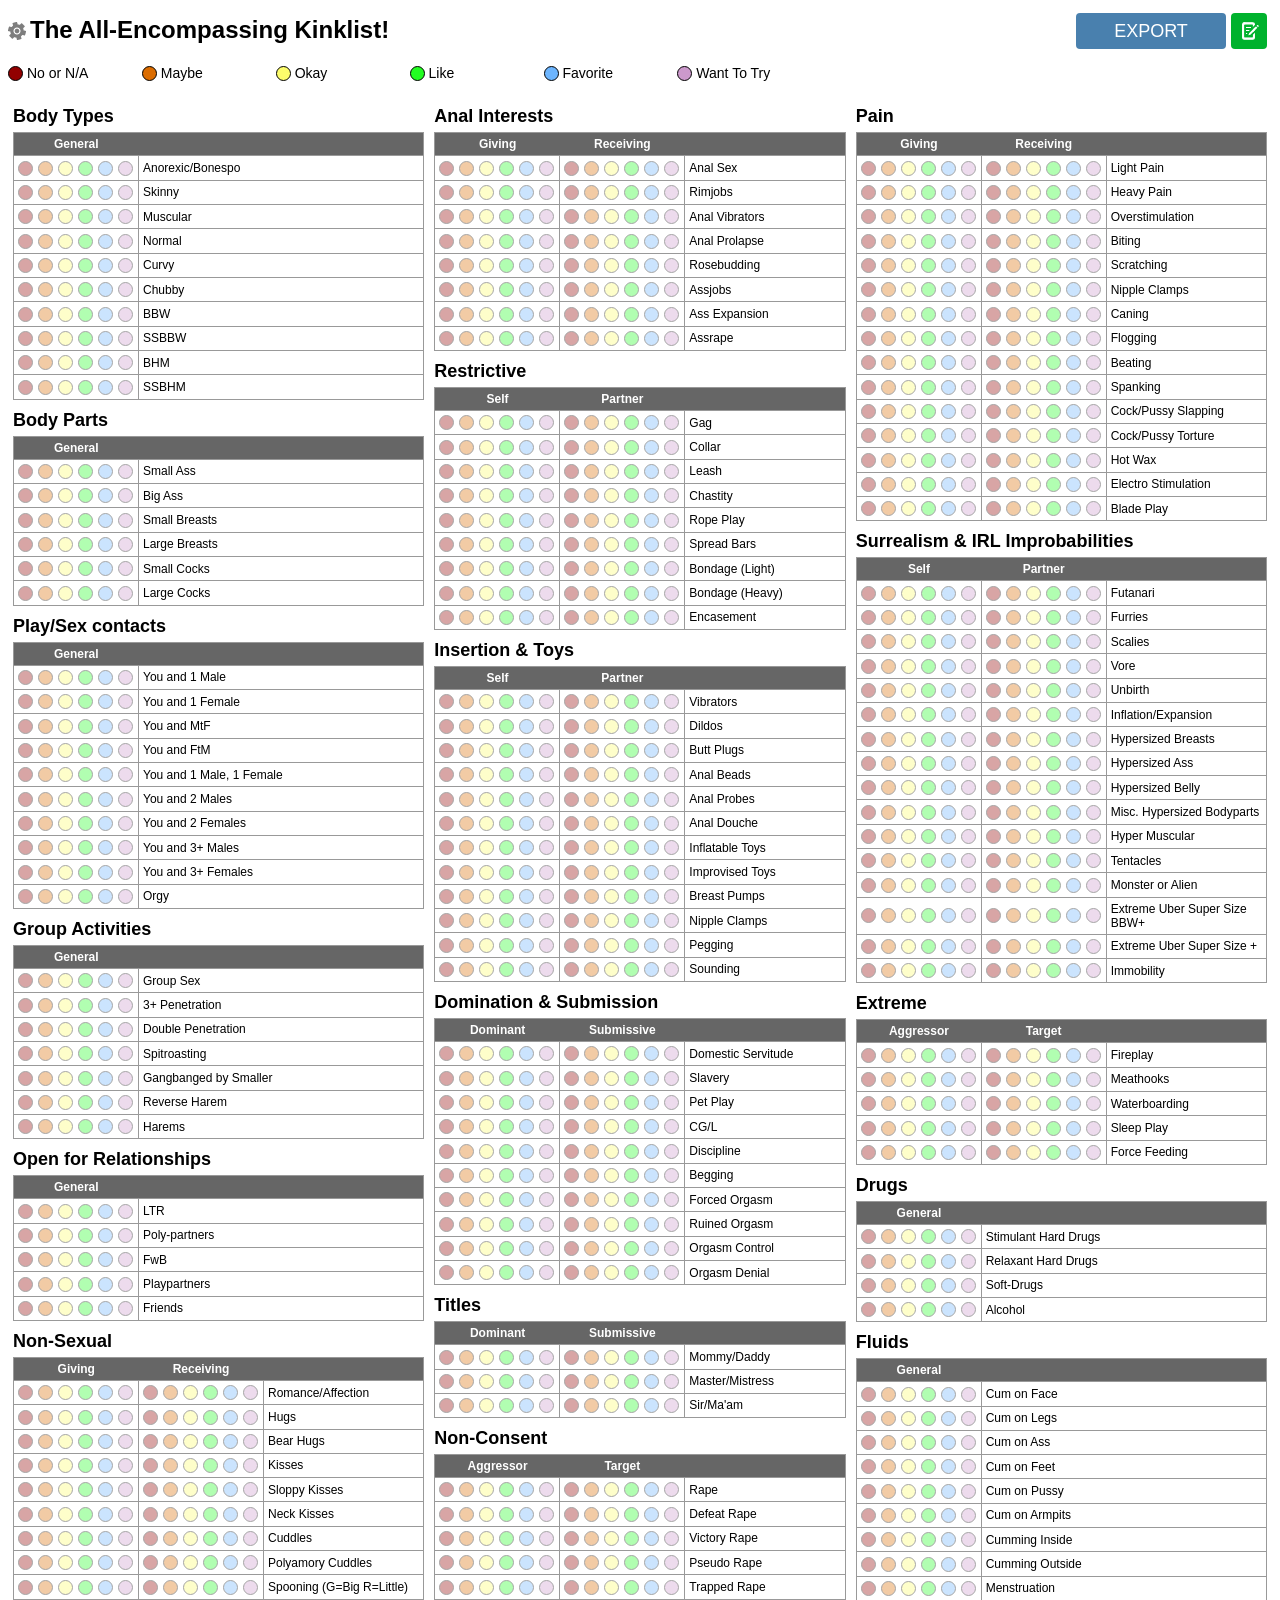
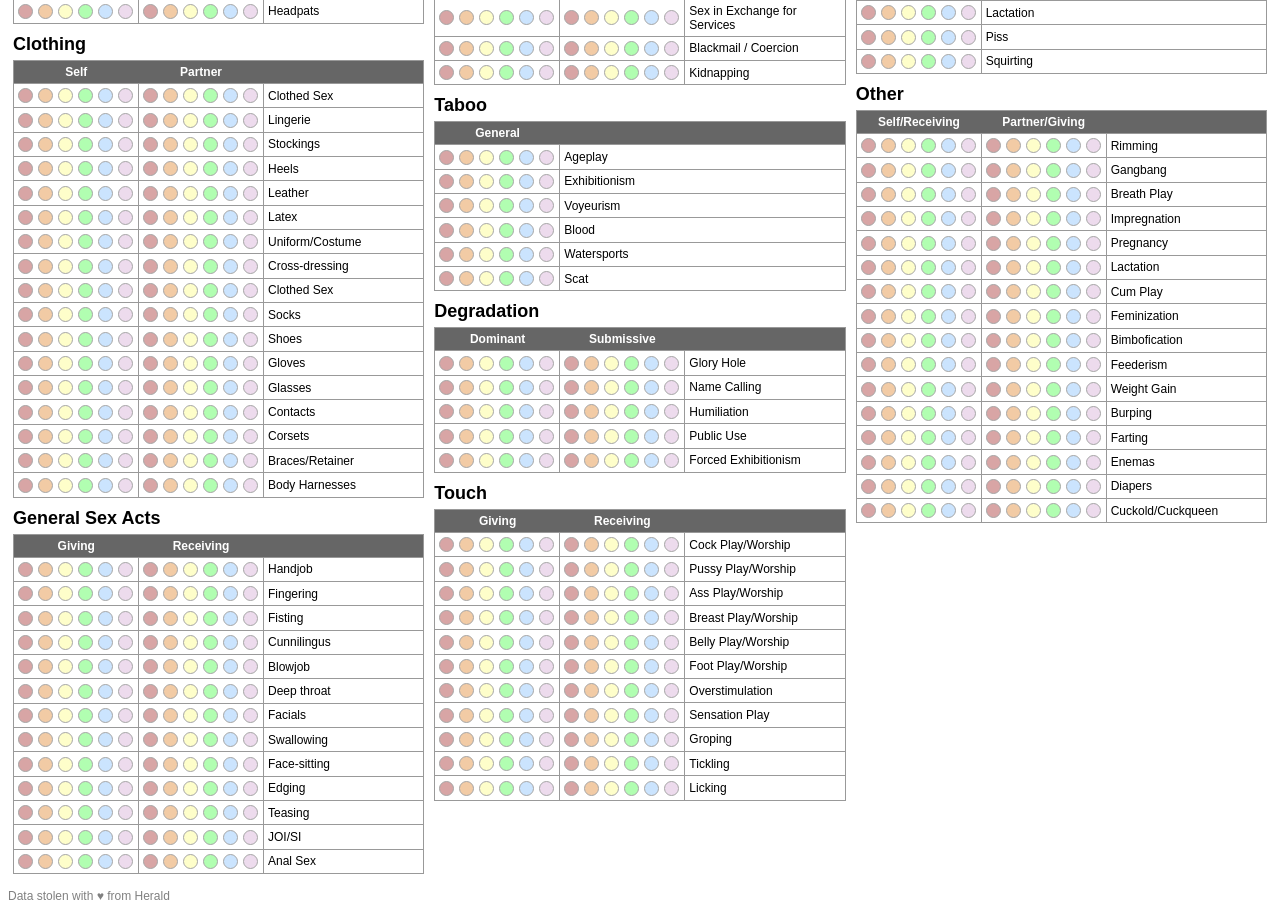
==== index.html @ 339a24b2 "adding more content" ====
<!DOCTYPE html>
<html>
	<head>
		<title>Kinklist</title>
		<meta charset="UTF-8">
		<meta name="viewport" content="width=device-width, initial-scale=1.0">
		<link rel="icon" type="image/x-icon" href="[data-uri]">
		<link rel="stylesheet" type="text/css" href="./assets/style.css">
		<script type="text/javascript" src="//code.jquery.com/jquery-3.3.1.js"></script>
                <script async src="https://pagead2.googlesyndication.com/pagead/js/adsbygoogle.js?client=ca-pub-9270569596814796" crossorigin="anonymous"></script>
	</head>
	<body>
		<div class="widthWrapper">
			<button id="Edit"></button>
			<h1>The All-Encompassing Kinklist!</h1>
			<div class="legend">
				<div><span data-color="#920000" class="choice no"></span> <span class="legend-text">No or N/A</span></div>
				<div><span data-color="#DB6C00" class="choice maybe"></span> <span class="legend-text">Maybe</span></div>
				<div><span data-color="#FDFD6B" class="choice okay"></span> <span class="legend-text">Okay</span></div>
				<div><span data-color="#23FD22" class="choice like"></span> <span class="legend-text">Like</span></div>
				<div><span data-color="#6DB5FE" class="choice favorite"></span> <span class="legend-text">Favorite</span></div>
				<div><span data-color="#CC99CC" class="choice try"></span> <span class="legend-text">Want To Try</span></div>
			</div>
			<div id="ExportWrapper">
				<input type="text" id="URL">
				<button id="Export">Export</button>
				<div id="Loading">Loading</div>
			</div>
			<button id="StartBtn"></button>
			<div id="InputList"></div>
		</div>
		<div id="EditOverlay" class="overlay">
			<textarea id="Kinks">
#Body Types
(General)
* Anorexic/Bonespo
* Skinny
* Muscular
* Normal
* Curvy
* Chubby
* BBW
* SSBBW
* BHM
* SSBHM

#Body Parts
(General)
* Small Ass
* Big Ass
* Small Breasts
* Large Breasts
* Small Cocks
* Large Cocks

#Play/Sex contacts
(General)
* You and 1 Male
* You and 1 Female
* You and MtF
* You and FtM
* You and 1 Male, 1 Female
* You and 2 Males
* You and 2 Females
* You and 3+ Males
* You and 3+ Females
* Orgy

#Group Activities
(General)
* Group Sex
* 3+ Penetration
* Double Penetration
* Spitroasting
* Gangbanged by Smaller
* Reverse Harem
* Harems
				
#Open for Relationships
(General)
* LTR
* Poly-partners
* FwB
* Playpartners
* Friends


#Non-Sexual
(Giving, Receiving)
* Romance/Affection
* Hugs
* Bear Hugs
* Kisses
* Sloppy Kisses
* Neck Kisses
* Cuddles
* Polyamory Cuddles
* Spooning (G=Big R=Little)
* Headpats 

#Clothing
(Self, Partner)
* Clothed Sex
* Lingerie
* Stockings
* Heels
* Leather
* Latex
* Uniform/Costume
* Cross-dressing
* Clothed Sex
* Socks
* Shoes
* Gloves
* Glasses
* Contacts
* Corsets
* Braces/Retainer
* Body Harnesses

#General Sex Acts
(Giving, Receiving)
* Handjob
* Fingering
* Fisting
* Cunnilingus
* Blowjob
* Deep throat
* Facials
* Swallowing
* Face-sitting
* Edging
* Teasing
* JOI/SI
* Anal Sex

#Anal Interests
(Giving, Receiving)
* Anal Sex
* Rimjobs
* Anal Vibrators
* Anal Prolapse
* Rosebudding
* Assjobs
* Ass Expansion
* Assrape

#Restrictive
(Self, Partner)
* Gag
* Collar
* Leash
* Chastity
* Rope Play
* Spread Bars
* Bondage (Light)
* Bondage (Heavy)
* Encasement

#Insertion & Toys
(Self, Partner)
* Vibrators
* Dildos
* Butt Plugs
* Anal Beads
* Anal Probes
* Anal Douche
* Inflatable Toys
* Improvised Toys
* Breast Pumps
* Nipple Clamps
* Pegging
* Sounding

#Domination & Submission
(Dominant, Submissive)
* Domestic Servitude
* Slavery
* Pet Play
* CG/L
* Discipline
* Begging
* Forced Orgasm
* Ruined Orgasm
* Orgasm Control
* Orgasm Denial

#Titles
(Dominant, Submissive)
* Mommy/Daddy
* Master/Mistress
* Sir/Ma'am

#Non-Consent
(Aggressor, Target)
* Rape
* Defeat Rape
* Victory Rape
* Pseudo Rape
* Trapped Rape
* Sex in Exchange for Services
* Blackmail / Coercion
* Kidnapping


#Taboo
(General)
* Ageplay
* Exhibitionism
* Voyeurism
* Blood
* Watersports
* Scat

#Degradation
(Dominant, Submissive)
* Glory Hole
* Name Calling
* Humiliation
* Public Use
* Forced Exhibitionism

#Touch
(Giving, Receiving)
* Cock Play/Worship
* Pussy Play/Worship
* Ass Play/Worship
* Breast Play/Worship
* Belly Play/Worship
* Foot Play/Worship
* Overstimulation
* Sensation Play
* Groping
* Tickling
* Licking

#Pain
(Giving, Receiving)
* Light Pain
* Heavy Pain
* Overstimulation
* Biting
* Scratching
* Nipple Clamps
* Caning
* Flogging
* Beating
* Spanking
* Cock/Pussy Slapping
* Cock/Pussy Torture
* Hot Wax
* Electro Stimulation
* Blade Play

#Surrealism & IRL Improbabilities
(Self, Partner)
* Futanari
* Furries
* Scalies
* Vore
* Unbirth
* Inflation/Expansion
* Hypersized Breasts
* Hypersized Ass
* Hypersized Belly
* Misc. Hypersized Bodyparts
* Hyper Muscular
* Tentacles
* Monster or Alien
* Extreme Uber Super Size BBW+
* Extreme Uber Super Size  +
* Immobility

#Extreme
(Aggressor, Target)
* Fireplay
* Meathooks
* Waterboarding
* Sleep Play
* Force Feeding

#Drugs
(General)
* Stimulant Hard Drugs
* Relaxant Hard Drugs
* Soft-Drugs
* Alcohol

#Fluids
(General)
* Cum on Face
* Cum on Legs
* Cum on Ass
* Cum on Feet
* Cum on Pussy
* Cum on Armpits
* Cumming Inside
* Cumming Outside
* Menstruation
* Lactation
* Piss
* Squirting


#Other
(Self/Receiving, Partner/Giving)
* Rimming
* Gangbang
* Breath Play
* Impregnation
* Pregnancy
* Lactation
* Cum Play
* Feminization
* Bimbofication
* Feederism
* Weight Gain
* Burping
* Farting
* Enemas
* Diapers
* Cuckold/Cuckqueen
			</textarea>
			<button id="KinksOK">Accept</button>
		</div>
		<div id="InputOverlay" class="overlay">
			<div class="widthWrapper">
				<div id="InputPrevious"></div>
				<div id="InputCurrent">
					<h2 id="InputCategory"></h2>
					<h3 id="InputField"></h3>
					<button class="closePopup">&times;</button>
					<div id="InputValues"></div>
				</div>
				<div id="InputNext"></div>
			</div>
		</div>
		<footer id="footer">Data stolen with ♥ from Herald</footer>
		<script type="text/javascript" src="./assets/script.js"></script>
	</body>
</html>
---- assets/style.css ----
body {
    font-family: 'Verdana', 'Arial';
    font-size: 12px;
}

h2 {
    padding: 0;
    margin: 0;
    margin-top: 10px;
    margin-bottom: 5px;
    font-size: 18px;
}

table {
    border-collapse: collapse;
    margin-bottom: 10px;
    width: 100%;
}

th {
    border: solid #999 1px;
    border-right: none;
    margin: 0px;
    padding: 4px;
    background-color: #666;
    color: #FFF;
}

th.choicesCol {
    box-sizing: border-box;
    width: 125px;
}

th+th {
    border-left: none;
}

th:last-child {
    border-right: solid #999 1px;
}

td {
    border-left: solid #999 1px;
    border-bottom: solid #999 1px;
    border-right: solid #999 1px;
    margin: 0px;
    padding: 4px;
    padding-right: 2px;
}

@-moz-document url-prefix() {
    td {
        padding: 3.3px;
    }
}

td+td {
    border-left-style: none;
}

.choice {
    box-sizing: border-box;
    width: 15px;
    height: 15px;
    opacity: 0.35;
    overflow: hidden;
    text-indent: 100px;
    border: solid #000 1px;
    border-radius: 50%;
    outline-style: none!important;
    vertical-align: middle;
    display: inline-block;
    cursor: pointer;
    font-size: 0;
    padding: 0;
}

.choices .choice {
    transition: all 0.3s ease-in-out;
}

.choice+.choice {
    margin-left: 5px;
}

.choices .choice:hover {
    opacity: 0.75;
}

.choice.selected, .selected>.choice {
    opacity: 1;
    border-width: 2px;
}

.legend {
    vertical-align: middle;
    font-size: 14px;
    margin-top: 20px;
}

.legend div {
    display: inline-block;
}

.legend .choice {
    opacity: 1;
    cursor: default;
}

.legend-text {
    vertical-align: middle;
}

#ExportWrapper {
    width: 460px;
    height: 36px;
}

#URL {
    display: none;
    position: absolute;
    top: 3px;
    box-sizing: border-box;
    width: 300px;
    height: 30px;
    border-radius: 4px;
    border: solid #CCC 1px;
    font-size: 16px;
    padding: 10px;
    text-align: center;
    color: #666;
    font-weight: bold;
}

#Export {
    position: absolute;
    left: 310px;
    box-sizing: border-box;
    color: #FFF;
    text-transform: uppercase;
    background-color: #4980ae;
    font-size: 18px;
    width: 150px;
    height: 36px;
    border-style: none;
    border-radius: 4px;
    cursor: pointer;
    transition: all 0.3s ease-in-out;
}

#Export:hover {
    opacity: 0.85;
}

#Loading {
    display: none;
    overflow: visible;
    line-height: 26px;
    font-size: 16px;
    color: #999;
    font-weight: bold;
    position: absolute;
    top: 4px;
    left: 220px;
}

#Loading:before {
    content: '';
    position: absolute;
    box-sizing: border-box;
    width: 26px;
    height: 26px;
    border-radius: 50%;
    border: solid #999 2px;
    border-top-color: transparent;
    border-left-color: #CCC;
    border-right-color: #666;
    animation: spin .5s infinite linear;
    margin-left: -40px;
}

@media (min-width: 1700px) {
    .legend {
        position: absolute;
        top: 7px;
        left: 255px;
    }
    .legend div {
        width: 130px;
    }
    #ExportWrapper {
        position: absolute;
        top: -3px;
        right: 46px;
    }
    h1 {
        margin-bottom: 0;
    }
}

@media (max-width: 1700px) and (min-width: 800px) {
    .legend div {
        width: 130px;
        padding-bottom: 10px;
    }
    #ExportWrapper {
        position: absolute;
        top: -3px;
        right: 46px;
    }
}

@media (max-width: 800px) and (min-width: 598px) {
    .legend div {
        width: 180px;
        padding-bottom: 10px;
        padding-left: 10px;
    }
    #ExportWrapper {
        position: relative;
        margin-top: 10px;
        margin-left: 5px;
    }
    #URL {
        left: 155px;
        width: 190px;
        font-size: 10px;
    }
    #Export {
        left: 0px;
    }
    #Loading {
        left: 230px;
    }
}

@media (max-width: 597px) {
    body {
        font-size: 10px;
    }
    table {
        min-width: 345px;
    }
    .legend div {
        width: 150px;
        padding-bottom: 10px;
        padding-left: 10px;
    }
    #ExportWrapper {
        position: relative;
        margin-top: 10px;
        margin-left: 0px;
        width: 345px;
    }
    #URL {
        left: 155px;
        width: 190px;
        font-size: 10px;
    }
    #Export {
        left: 0px;
    }
    #Loading {
        left: 230px;
    }
}

@keyframes spin {
    0% {
        transform: rotate(0deg);
    }
    100% {
        transform: rotate(-360deg);
    }
}

#ExportWrapper :last-child:after {
    content: '';
    display: block;
    clear: both;
}

.kinkCategory {}

.col {
    float: left;
    box-sizing: border-box;
    margin: 0;
    padding: 5px;
}

.col.col25 {
    width: 25%;
}

.col.col33 {
    width: 33.33333%;
}

.col.col50 {
    width: 50%;
}

.col.col100 {
    width: 100%;
    padding: 0px;
}

.widthWrapper {
    max-width: 1700px;
    margin-left: auto;
    margin-right: auto;
    position: relative;
}

#Edit {
    width: 18px;
    height: 18px;
    background-color: transparent;
    background-image: url('[data-uri]');
    background-repeat: no-repeat;
    float: left;
    border-style: none;
    outline-style: none!important;
    margin-top: 6px;
    margin-right: 4px;
    opacity: 0.5;
    cursor: pointer;
}

#Edit:hover {
    opacity: 1;
}

.overlay {
    position: fixed;
    top: 0;
    left: 0;
    right: 0;
    bottom: 0;
    background-color: rgba(0, 0, 0, 0.8);
    display: none;
}

#EditOverlay #Kinks {
    box-sizing: border-box;
    position: absolute;
    top: 10px;
    bottom: 50px;
    width: 330px;
    left: 50%;
    margin-left: -165px;
    resize: none;
    padding: 10px;
    border-radius: 5px;
    font-family: monospace, 'Courier new', Courier;
}

#EditOverlay #KinksOK {
    box-sizing: border-box;
    position: absolute;
    bottom: 10px;
    width: 330px;
    height: 30px;
    left: 50%;
    margin-left: -165px;
    color: #FFF;
    text-transform: uppercase;
    background-color: #4980ae;
    font-size: 18px;
    border-style: none;
    border-radius: 5px;
    cursor: pointer;
}

#InputOverlay {
    text-align: center;
    white-space: nowrap;
}

#InputOverlay:before {
    content: '';
    display: inline-block;
    height: 100%;
    vertical-align: middle;
    margin-right: -0.25em;
}

#InputOverlay .widthWrapper {
    display: inline-block;
    vertical-align: middle;
    width: 400px;
    text-align: left;
    max-width: 100%;
}

#InputOverlay .widthWrapper #InputCurrent, #InputOverlay .widthWrapper .kink-simple {
    display: block;
    box-sizing: border-box;
    padding: 10px;
    background-color: #EEE;
}

#InputOverlay .widthWrapper .kink-simple {
    position: relative;
    height: 40px;
    line-height: 20px;
    cursor: pointer;
}

#InputOverlay .widthWrapper .kink-simple .choice {
    margin-right: 5px;
}

#InputOverlay .widthWrapper .kink-simple .txt-category {
    position: absolute;
    right: 5px;
    top: 5px;
    text-transform: uppercase;
    font-size: 90%;
    font-weight: bold;
    opacity: 0.6;
    line-height: 1em;
}

#InputOverlay .widthWrapper .kink-simple .txt-field, #InputOverlay .widthWrapper .kink-simple .txt-kink {
    vertical-align: middle;
}

#InputOverlay .widthWrapper .kink-simple .txt-field:empty {
    display: none;
}

#InputOverlay .widthWrapper .kink-simple .txt-field:before {
    content: '(';
}

#InputOverlay .widthWrapper .kink-simple .txt-field:after {
    content: ') ';
}

#InputOverlay .widthWrapper #InputPrevious .kink-simple:first-child, #InputOverlay .widthWrapper #InputNext .kink-simple:nth-child(3) {
    background-color: #BBB;
    font-size: 10px;
    margin-left: 12px;
    margin-right: 12px;
    height: 33px;
}

#InputOverlay .widthWrapper #InputPrevious .kink-simple:nth-child(2), #InputOverlay .widthWrapper #InputNext .kink-simple:nth-child(2) {
    background-color: #CCC;
    font-size: 11px;
    margin-left: 6px;
    margin-right: 6px;
    height: 37px;
}

#InputOverlay .widthWrapper #InputPrevious .kink-simple:nth-child(3), #InputOverlay .widthWrapper #InputNext .kink-simple:first-child {
    background-color: #DDD;
    margin-left: 3px;
    margin-right: 3px;
}

#InputOverlay .widthWrapper #InputPrevious .kink-simple:first-child {
    padding-bottom: 4px;
    padding-top: 7px;
}

#InputOverlay .widthWrapper #InputNext .kink-simple:nth-child(3) {
    padding-top: 4px;
}

#InputOverlay .widthWrapper #InputPrevious .kink-simple:nth-child(2) {
    padding-bottom: 7px;
    padding-top: 9px;
}

#InputOverlay .widthWrapper #InputNext .kink-simple:nth-child(2) {
    padding-top: 7px;
}

#InputPrevious .kink-simple {
    border-top-left-radius: 2px;
    border-top-right-radius: 2px;
}

#InputNext .kink-simple {
    border-bottom-left-radius: 2px;
    border-bottom-right-radius: 2px;
}

#InputOverlay .widthWrapper #InputCurrent {
    position: relative;
}

#InputOverlay .widthWrapper #InputCurrent .closePopup {
    position: absolute;
    top: 0;
    right: 5px;
    border-style: none;
    background-color: transparent;
    font-size: 30px;
    cursor: pointer;
    outline-style: none!important;
    opacity: 0.65;
}

#InputOverlay .widthWrapper #InputCurrent .closePopup:hover {
    opacity: 1;
}

#InputOverlay .widthWrapper #InputCurrent h2 {
    text-transform: uppercase;
    opacity: 0.6;
    margin: 0;
}

#InputOverlay .widthWrapper #InputCurrent h3 {
    margin-top: 3px;
    margin-bottom: 0;
    font-size: 14px;
}

#InputOverlay .widthWrapper #InputCurrent #InputValues .big-choice {
    padding: 10px;
    background-color: rgba(255, 255, 255, 0.75);
    border-radius: 4px;
    margin-top: 5px;
    cursor: pointer;
}

#InputOverlay .widthWrapper #InputCurrent #InputValues .big-choice.selected {
    font-weight: bold;
}

#InputOverlay .widthWrapper #InputCurrent #InputValues .big-choice.selected .choice {
    opacity: 1;
}

#InputOverlay .widthWrapper #InputCurrent #InputValues .big-choice:hover {
    padding: 8px;
    border: solid #999 2px;
    background-color: rgba(255, 255, 255, 1);
}

#InputOverlay .widthWrapper #InputCurrent #InputValues .big-choice .btn-num-text {
    float: right;
    display: inline-block;
    border: solid #CCC 1px;
    text-align: center;
    width: 16px;
    border-radius: 3px;
}

#StartBtn {
    position: absolute;
    top: -3px;
    right: 5px;
    box-sizing: border-box;
    width: 36px;
    height: 36px;
    background-image: url('[data-uri]');
    border-style: none;
    border-radius: 4px;
    cursor: pointer;
}

#StartBtn:hover {
    opacity: 0.8;
}

#footer {
    width: fit-content;
    height: fit-content;
    color: #808080;
}

@media (max-height: 500px) {
    #InputPrevious, #InputNext {
        display: none;
    }
}
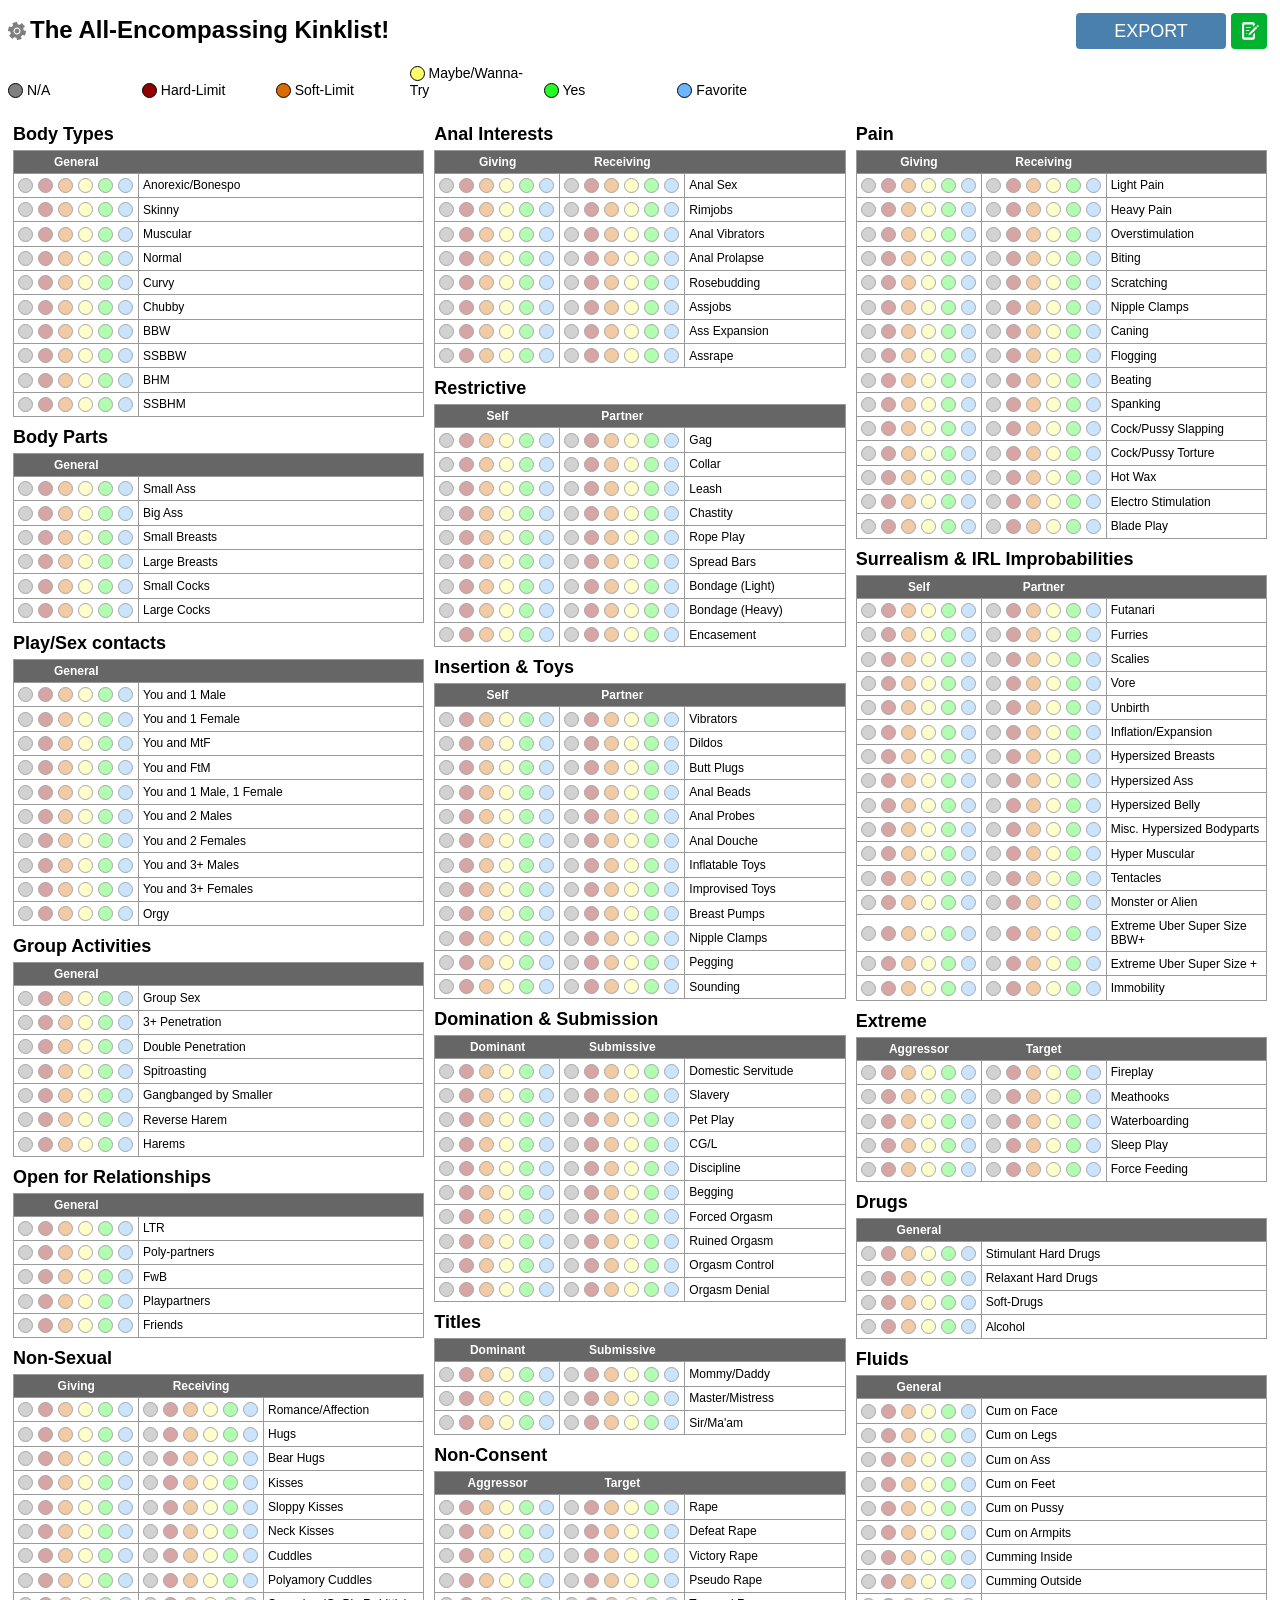
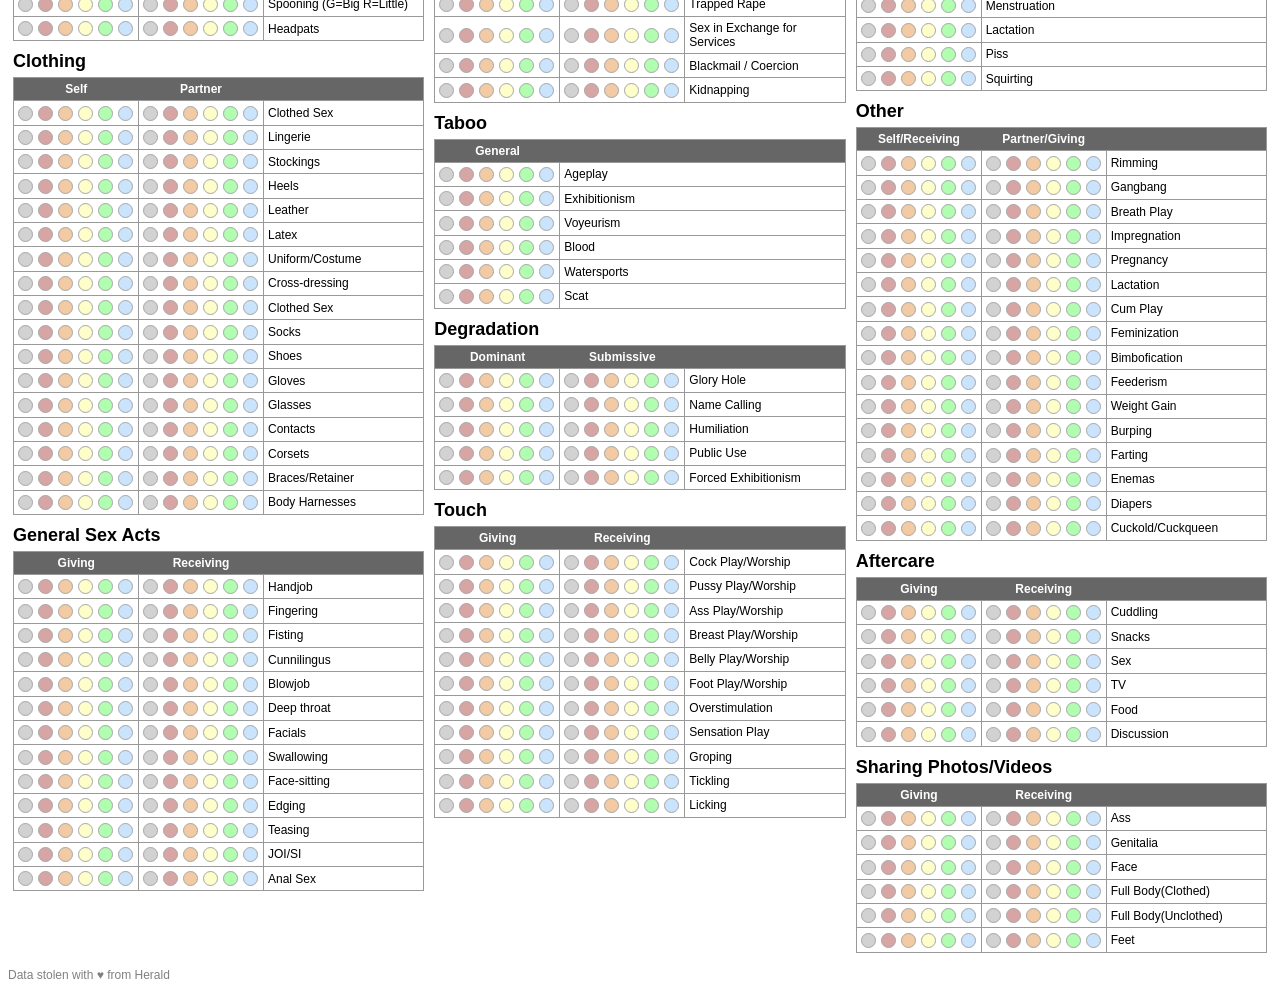
==== commit 7b48074a: "even more content, clearer catarories" ====
--- a/index.html
+++ b/index.html
@@ -14,12 +14,12 @@
 			<button id="Edit"></button>
 			<h1>The All-Encompassing Kinklist!</h1>
 			<div class="legend">
-				<div><span data-color="#920000" class="choice no"></span> <span class="legend-text">No or N/A</span></div>
-				<div><span data-color="#DB6C00" class="choice maybe"></span> <span class="legend-text">Maybe</span></div>
-				<div><span data-color="#FDFD6B" class="choice okay"></span> <span class="legend-text">Okay</span></div>
-				<div><span data-color="#23FD22" class="choice like"></span> <span class="legend-text">Like</span></div>
+				<div><span data-color="#808080" class="choice na"></span> <span class="legend-text">N/A</span></div>
+				<div><span data-color="#920000" class="choice hard"></span> <span class="legend-text">Hard-Limit</span></div>
+				<div><span data-color="#DB6C00" class="choice soft"></span> <span class="legend-text">Soft-Limit</span></div>
+				<div><span data-color="#FDFD6B" class="choice maybe"></span> <span class="legend-text">Maybe/Wanna-Try</span></div>
+				<div><span data-color="#23FD22" class="choice yes"></span> <span class="legend-text">Yes</span></div>
 				<div><span data-color="#6DB5FE" class="choice favorite"></span> <span class="legend-text">Favorite</span></div>
-				<div><span data-color="#CC99CC" class="choice try"></span> <span class="legend-text">Want To Try</span></div>
 			</div>
 			<div id="ExportWrapper">
 				<input type="text" id="URL">
@@ -320,6 +320,25 @@
 * Enemas
 * Diapers
 * Cuckold/Cuckqueen
+
+#Aftercare
+(Giving, Receiving)
+* Cuddling
+* Snacks
+* Sex
+* TV
+* Food
+* Discussion
+
+#Sharing Photos/Videos
+(Giving, Receiving)
+* Ass
+* Genitalia
+* Face
+* Full Body(Clothed)
+* Full Body(Unclothed)
+* Feet
+
 			</textarea>
 			<button id="KinksOK">Accept</button>
 		</div>
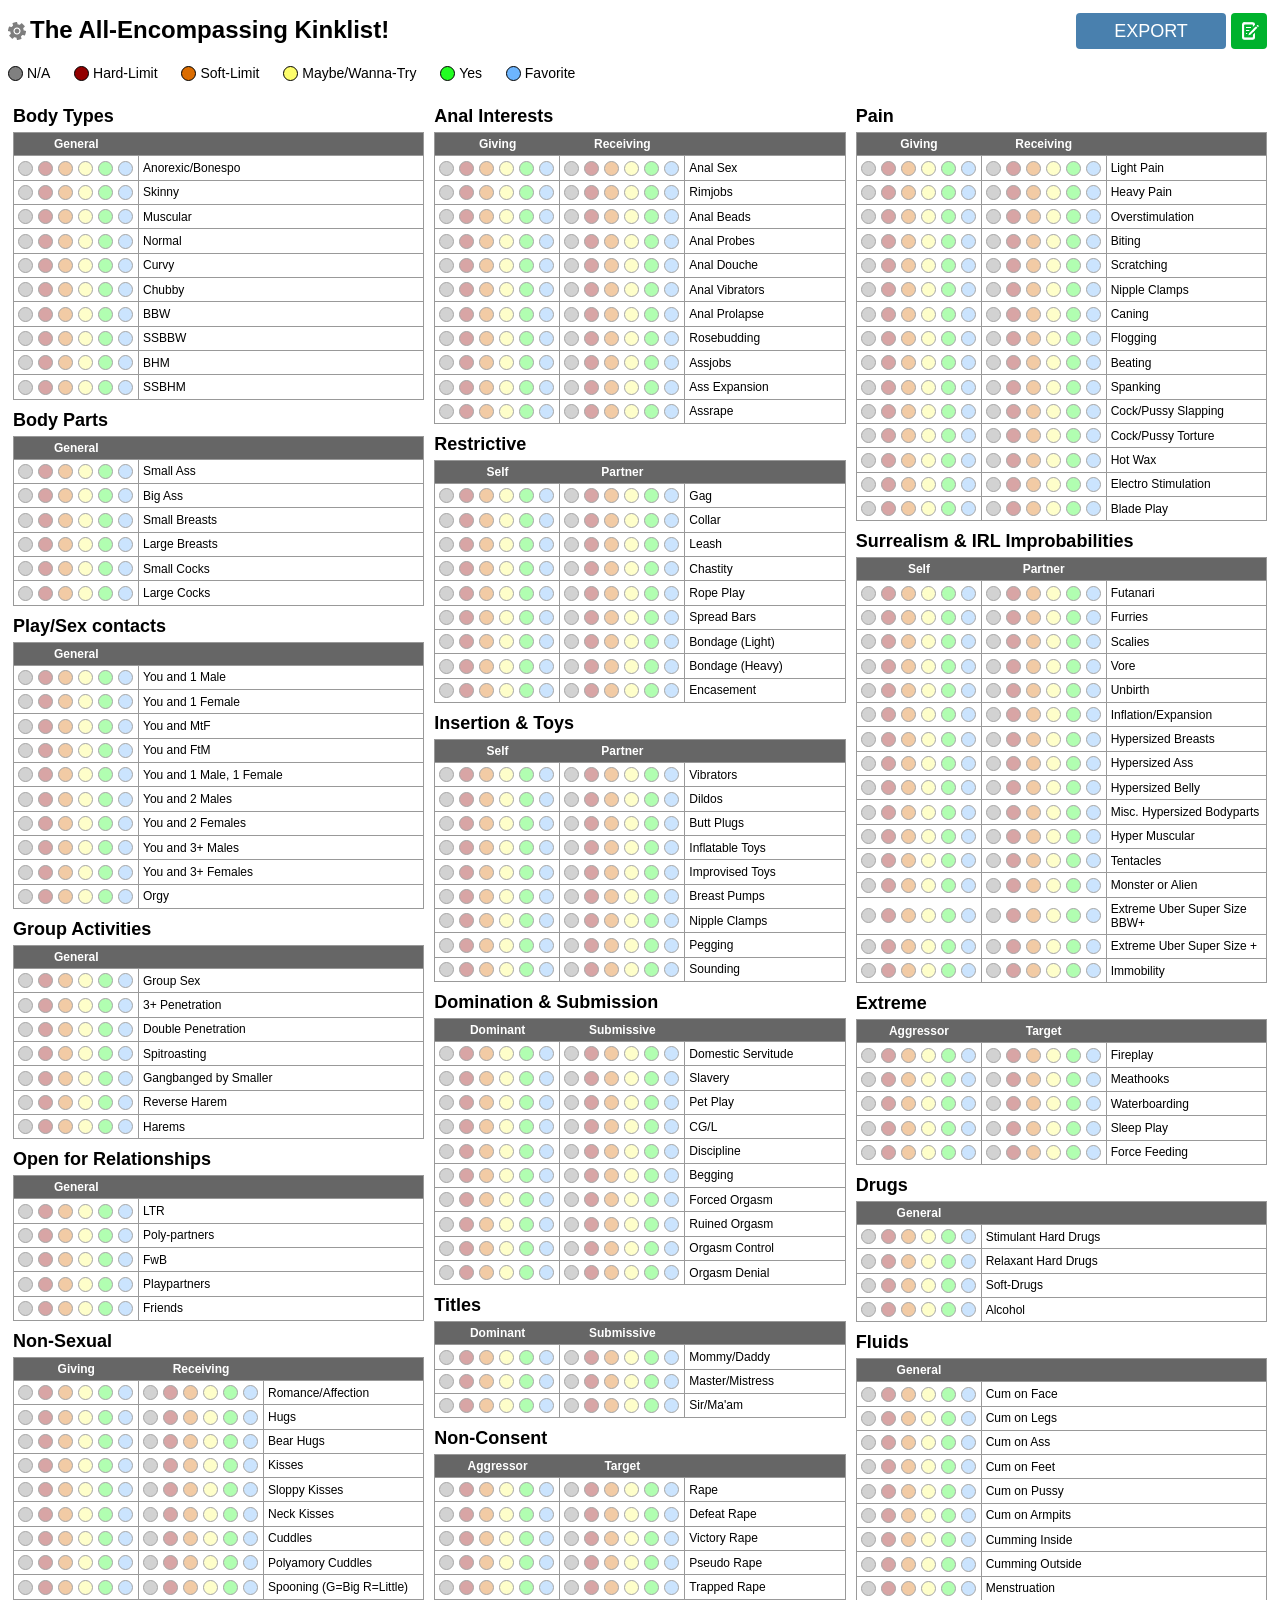
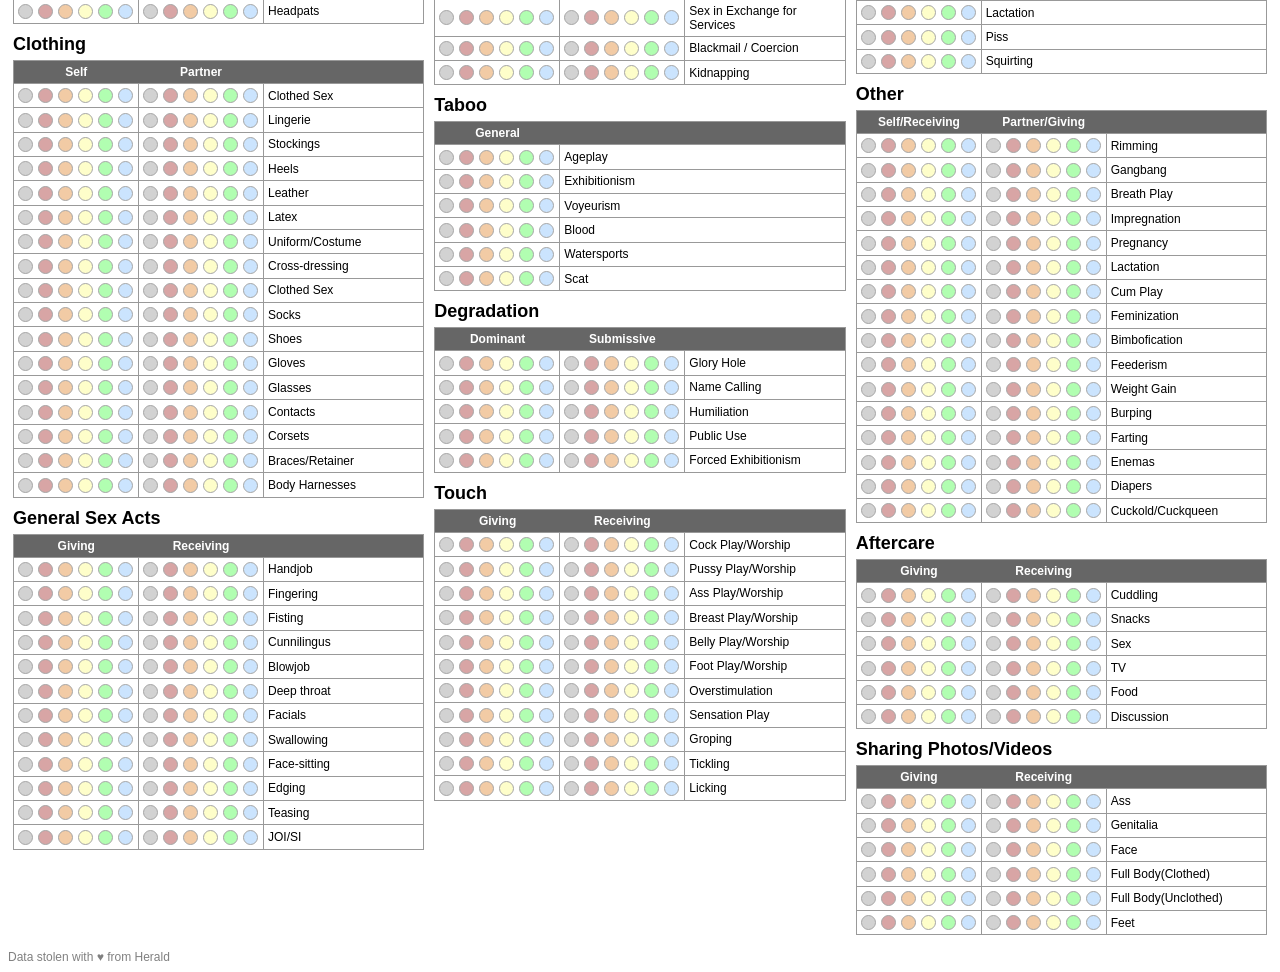
==== commit 6babf07f: "resort anal shizzle" ====
--- a/index.html
+++ b/index.html
@@ -132,12 +132,14 @@
 * Edging
 * Teasing
 * JOI/SI
-* Anal Sex
 
 #Anal Interests
 (Giving, Receiving)
 * Anal Sex
 * Rimjobs
+* Anal Beads
+* Anal Probes
+* Anal Douche
 * Anal Vibrators
 * Anal Prolapse
 * Rosebudding
@@ -162,9 +164,7 @@
 * Vibrators
 * Dildos
 * Butt Plugs
-* Anal Beads
-* Anal Probes
-* Anal Douche
+
 * Inflatable Toys
 * Improvised Toys
 * Breast Pumps
--- a/assets/style.css
+++ b/assets/style.css
@@ -100,6 +100,7 @@
 
 .legend div {
     display: inline-block;
+    padding-right: 20px;
 }
 
 .legend .choice {
@@ -186,7 +187,7 @@
         left: 255px;
     }
     .legend div {
-        width: 130px;
+        padding-right: 20px;
     }
     #ExportWrapper {
         position: absolute;
@@ -200,7 +201,7 @@
 
 @media (max-width: 1700px) and (min-width: 800px) {
     .legend div {
-        width: 130px;
+        padding-right: 20px;
         padding-bottom: 10px;
     }
     #ExportWrapper {
@@ -212,9 +213,8 @@
 
 @media (max-width: 800px) and (min-width: 598px) {
     .legend div {
-        width: 180px;
+        padding-right: 25px;
         padding-bottom: 10px;
-        padding-left: 10px;
     }
     #ExportWrapper {
         position: relative;
@@ -242,9 +242,8 @@
         min-width: 345px;
     }
     .legend div {
-        width: 150px;
+        padding-right: 25px;
         padding-bottom: 10px;
-        padding-left: 10px;
     }
     #ExportWrapper {
         position: relative;
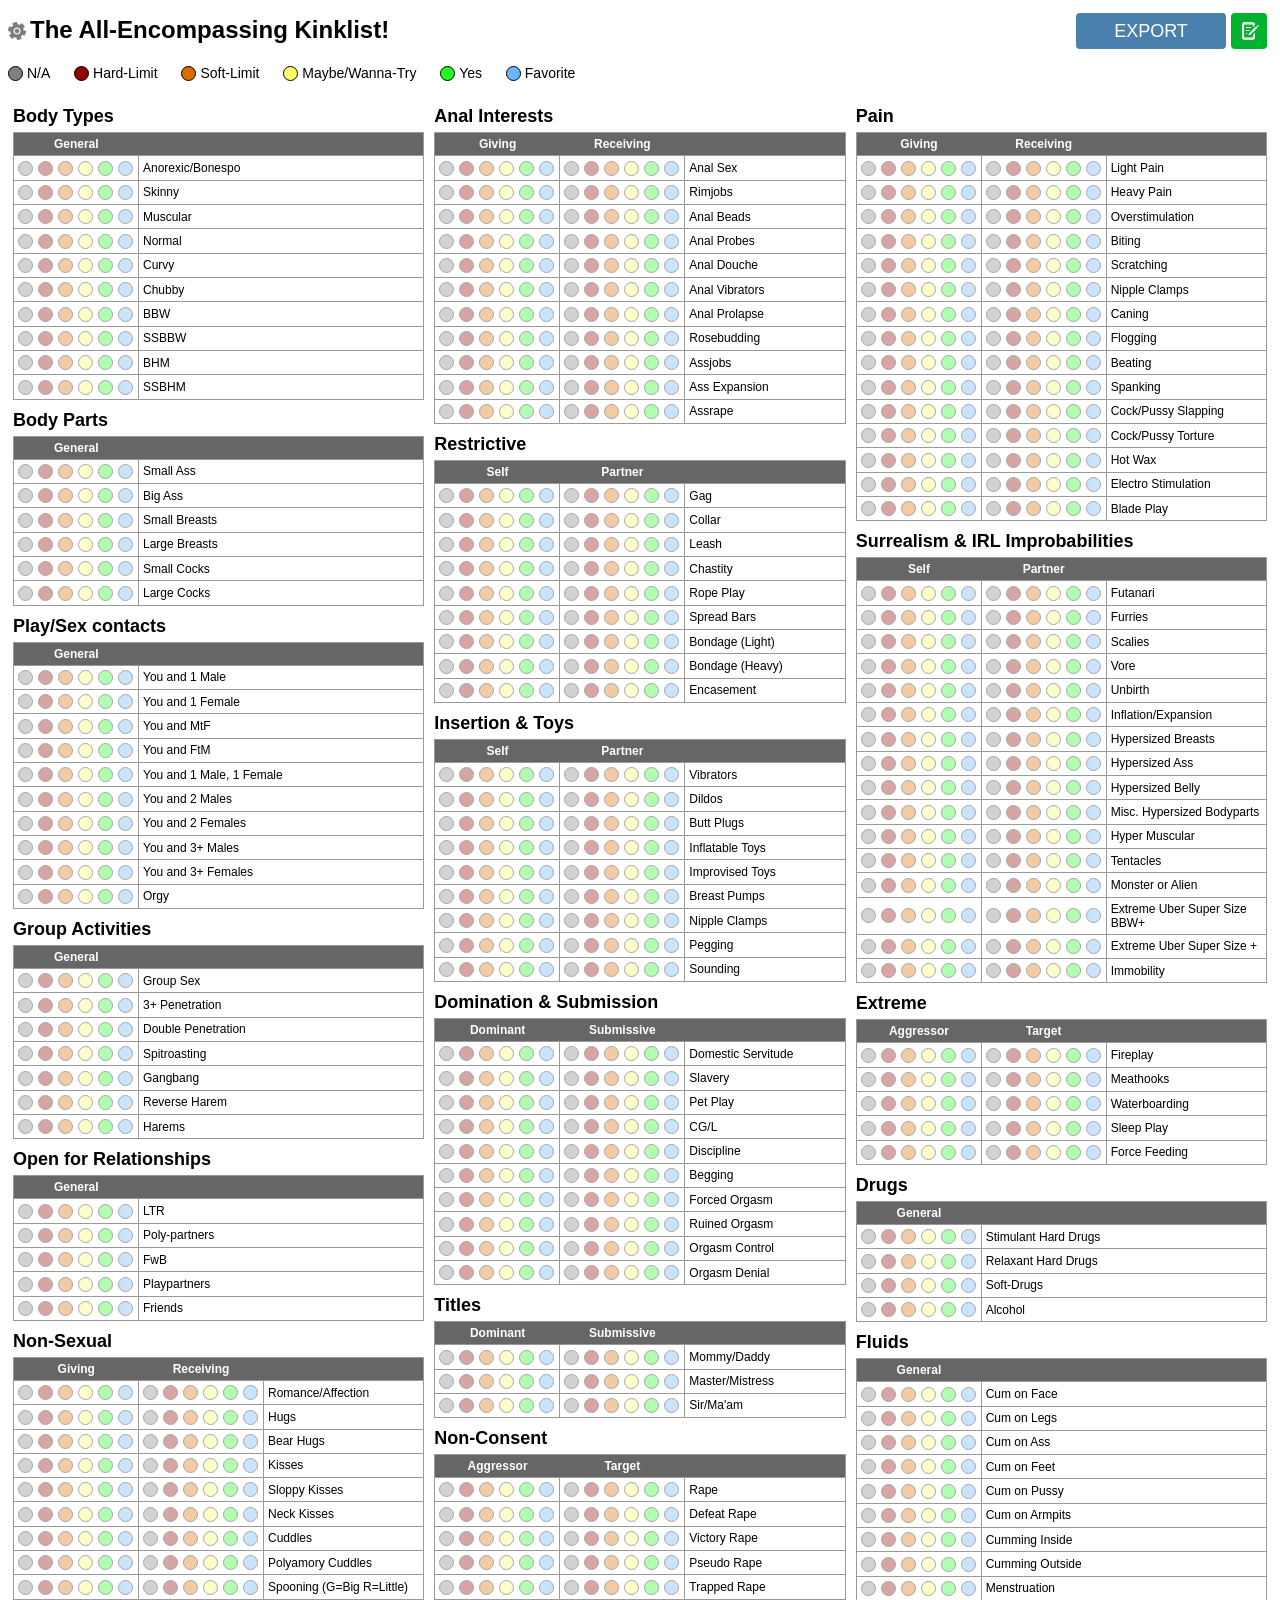
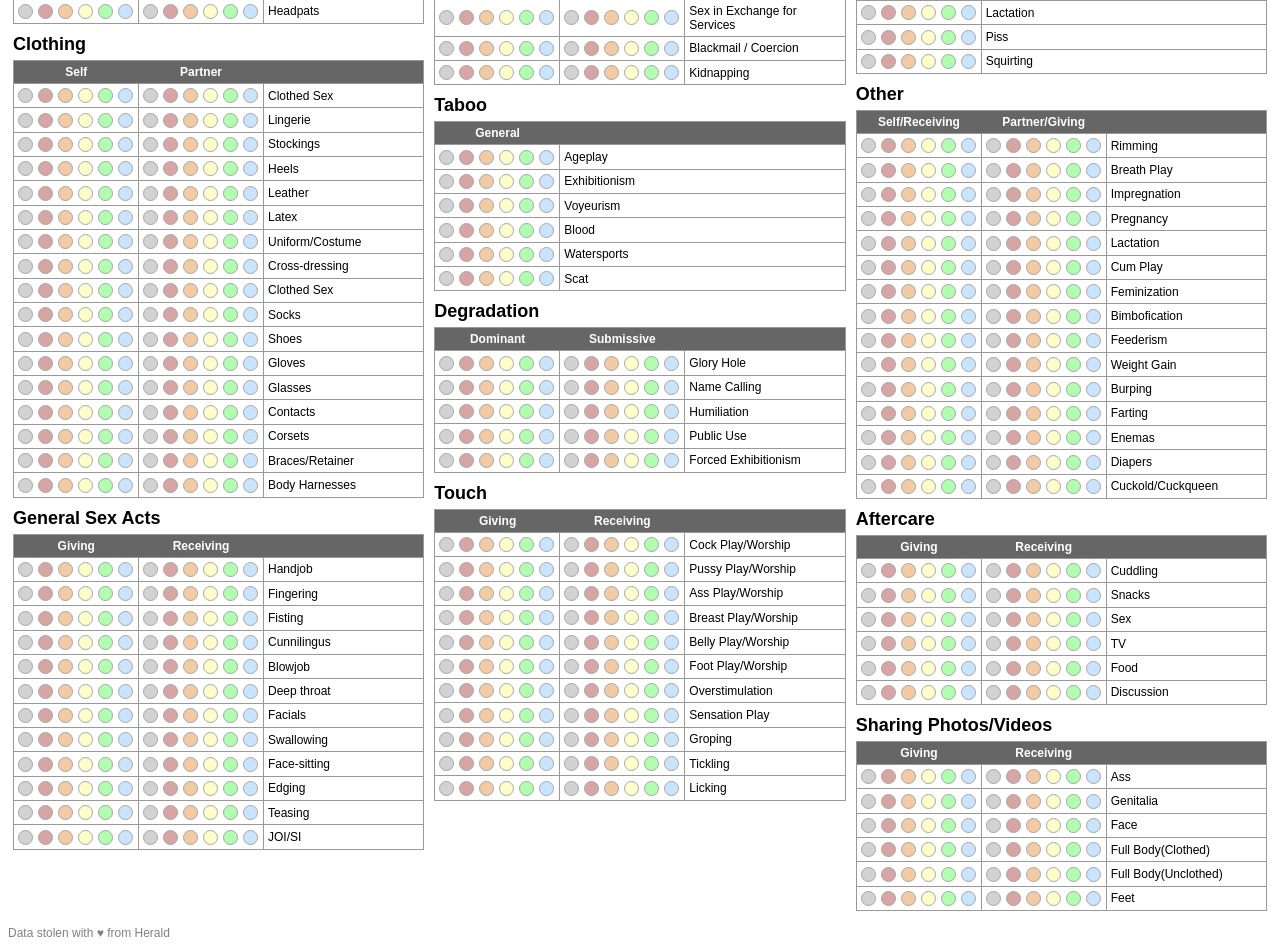
==== commit 94925ec5: "gangbang fiux" ====
--- a/index.html
+++ b/index.html
@@ -72,7 +72,7 @@
 * 3+ Penetration
 * Double Penetration
 * Spitroasting
-* Gangbanged by Smaller
+* Gangbang
 * Reverse Harem
 * Harems
 				
@@ -305,7 +305,6 @@
 #Other
 (Self/Receiving, Partner/Giving)
 * Rimming
-* Gangbang
 * Breath Play
 * Impregnation
 * Pregnancy
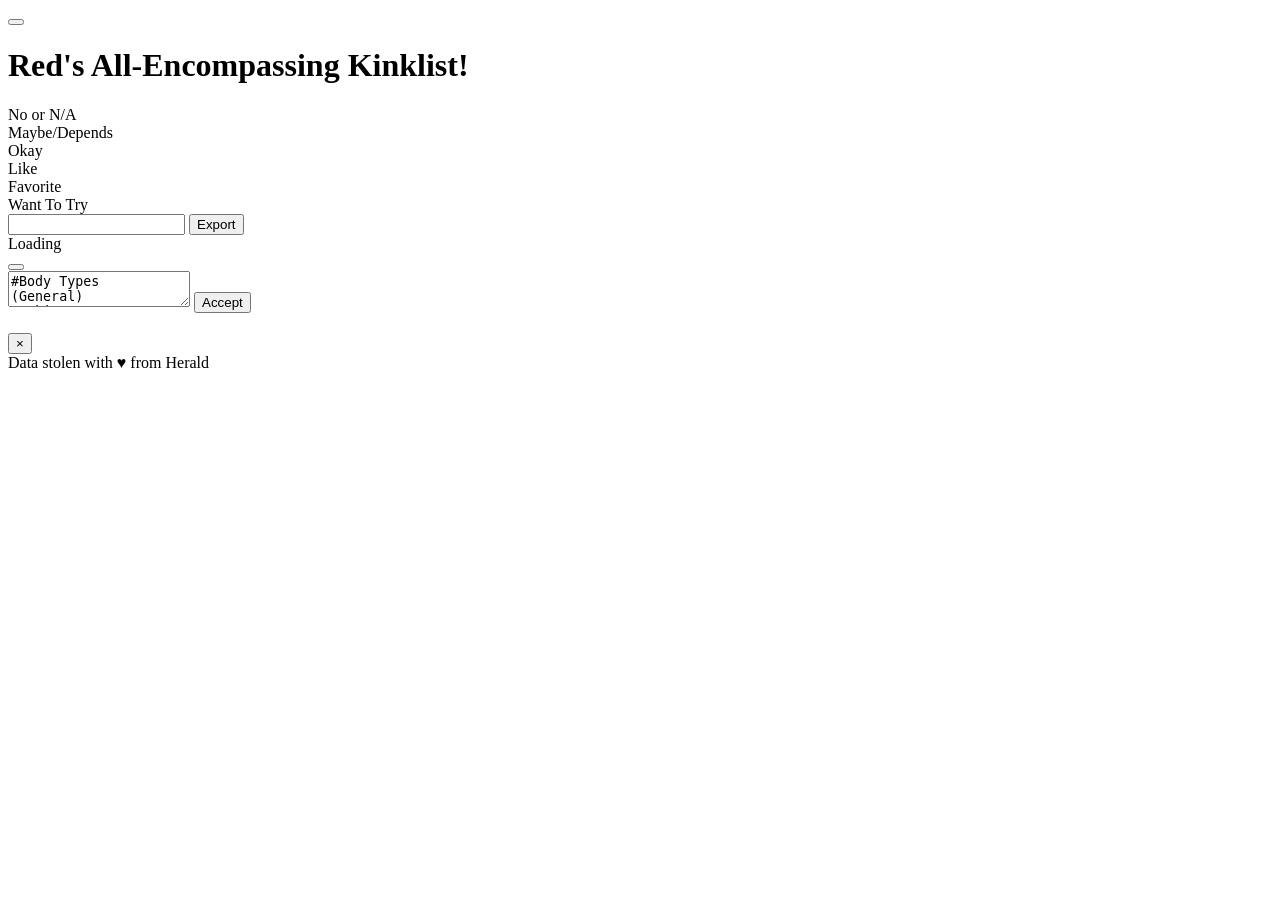
==== commit ecdcd433: "Update index.html Added hypno content" ====
--- a/index.html
+++ b/index.html
@@ -5,21 +5,20 @@
 		<meta charset="UTF-8">
 		<meta name="viewport" content="width=device-width, initial-scale=1.0">
 		<link rel="icon" type="image/x-icon" href="[data-uri]">
-		<link rel="stylesheet" type="text/css" href="./assets/style.css">
-		<script type="text/javascript" src="//code.jquery.com/jquery-3.3.1.js"></script>
-                <script async src="https://pagead2.googlesyndication.com/pagead/js/adsbygoogle.js?client=ca-pub-9270569596814796" crossorigin="anonymous"></script>
+		<link rel="stylesheet" type="text/css" href="./assets/style.min.css">
+		<script type="text/javascript" src="//code.jquery.com/jquery-3.3.1.min.js"></script>
 	</head>
 	<body>
 		<div class="widthWrapper">
 			<button id="Edit"></button>
-			<h1>The All-Encompassing Kinklist!</h1>
+			<h1>Red's All-Encompassing Kinklist!</h1>
 			<div class="legend">
-				<div><span data-color="#808080" class="choice na"></span> <span class="legend-text">N/A</span></div>
-				<div><span data-color="#920000" class="choice hard"></span> <span class="legend-text">Hard-Limit</span></div>
-				<div><span data-color="#DB6C00" class="choice soft"></span> <span class="legend-text">Soft-Limit</span></div>
-				<div><span data-color="#FDFD6B" class="choice maybe"></span> <span class="legend-text">Maybe/Wanna-Try</span></div>
-				<div><span data-color="#23FD22" class="choice yes"></span> <span class="legend-text">Yes</span></div>
+				<div><span data-color="#920000" class="choice no"></span> <span class="legend-text">No or N/A</span></div>
+				<div><span data-color="#DB6C00" class="choice maybe"></span> <span class="legend-text">Maybe/Depends</span></div>
+				<div><span data-color="#FDFD6B" class="choice okay"></span> <span class="legend-text">Okay</span></div>
+				<div><span data-color="#23FD22" class="choice like"></span> <span class="legend-text">Like</span></div>
 				<div><span data-color="#6DB5FE" class="choice favorite"></span> <span class="legend-text">Favorite</span></div>
+				<div><span data-color="#CC99CC" class="choice try"></span> <span class="legend-text">Want To Try</span></div>
 			</div>
 			<div id="ExportWrapper">
 				<input type="text" id="URL">
@@ -33,11 +32,9 @@
 			<textarea id="Kinks">
 #Body Types
 (General)
-* Anorexic/Bonespo
 * Skinny
 * Muscular
-* Normal
-* Curvy
+* Thicc
 * Chubby
 * BBW
 * SSBBW
@@ -53,7 +50,7 @@
 * Small Cocks
 * Large Cocks
 
-#Play/Sex contacts
+#Relationships
 (General)
 * You and 1 Male
 * You and 1 Female
@@ -66,26 +63,7 @@
 * You and 3+ Females
 * Orgy
 
-#Group Activities
-(General)
-* Group Sex
-* 3+ Penetration
-* Double Penetration
-* Spitroasting
-* Gangbang
-* Reverse Harem
-* Harems
-				
-#Open for Relationships
-(General)
-* LTR
-* Poly-partners
-* FwB
-* Playpartners
-* Friends
-
-
-#Non-Sexual
+#Vanilla & Non-Sexual
 (Giving, Receiving)
 * Romance/Affection
 * Hugs
@@ -108,15 +86,6 @@
 * Latex
 * Uniform/Costume
 * Cross-dressing
-* Clothed Sex
-* Socks
-* Shoes
-* Gloves
-* Glasses
-* Contacts
-* Corsets
-* Braces/Retainer
-* Body Harnesses
 
 #General Sex Acts
 (Giving, Receiving)
@@ -132,20 +101,7 @@
 * Edging
 * Teasing
 * JOI/SI
-
-#Anal Interests
-(Giving, Receiving)
 * Anal Sex
-* Rimjobs
-* Anal Beads
-* Anal Probes
-* Anal Douche
-* Anal Vibrators
-* Anal Prolapse
-* Rosebudding
-* Assjobs
-* Ass Expansion
-* Assrape
 
 #Restrictive
 (Self, Partner)
@@ -164,7 +120,9 @@
 * Vibrators
 * Dildos
 * Butt Plugs
-
+* Anal Beads
+* Anal Probes
+* Anal Douche
 * Inflatable Toys
 * Improvised Toys
 * Breast Pumps
@@ -173,66 +131,71 @@
 * Sounding
 
 #Domination & Submission
-(Dominant, Submissive)
+(Dom, Sub)
+* Begging
+* Discipline
+* Hypnosis
+* CG/L
 * Domestic Servitude
+* Pet Play
 * Slavery
-* Pet Play
-* CG/L
-* Discipline
-* Begging
 * Forced Orgasm
 * Ruined Orgasm
 * Orgasm Control
 * Orgasm Denial
 
 #Titles
-(Dominant, Submissive)
+(Dom, Sub)
 * Mommy/Daddy
 * Master/Mistress
 * Sir/Ma'am
 
-#Non-Consent
-(Aggressor, Target)
-* Rape
-* Defeat Rape
-* Victory Rape
-* Pseudo Rape
-* Trapped Rape
-* Sex in Exchange for Services
-* Blackmail / Coercion
+#No Consent
+(Actor, Subject)
+* Alcohol
+* Blackmail/Coercion
+* Drugs
+* Force Feeding
 * Kidnapping
-
+* Mind Control
+* Non-con/Rape Play
+* Sleep Play
 
 #Taboo
 (General)
 * Ageplay
+* Bestiality
+* Blood
+* Cheating
 * Exhibitionism
+* Incest
+* Mind Wipe
+* Scat
+* Necrophilia
 * Voyeurism
-* Blood
 * Watersports
-* Scat
 
 #Degradation
 (Dominant, Submissive)
+* Forced Exhibitionism
 * Glory Hole
+* Humiliation
 * Name Calling
-* Humiliation
 * Public Use
-* Forced Exhibitionism
 
 #Touch
 (Giving, Receiving)
+* Breast Play/Worship
+* Belly Play/Worship
+* Ass Play/Worship
 * Cock Play/Worship
 * Pussy Play/Worship
-* Ass Play/Worship
-* Breast Play/Worship
-* Belly Play/Worship
 * Foot Play/Worship
+* Groping
+* Licking
 * Overstimulation
 * Sensation Play
-* Groping
 * Tickling
-* Licking
 
 #Pain
 (Giving, Receiving)
@@ -267,44 +230,14 @@
 * Hyper Muscular
 * Tentacles
 * Monster or Alien
-* Extreme Uber Super Size BBW+
-* Extreme Uber Super Size  +
+* USSBBW +
+* USSBHM +
 * Immobility
-
-#Extreme
-(Aggressor, Target)
-* Fireplay
-* Meathooks
-* Waterboarding
-* Sleep Play
-* Force Feeding
-
-#Drugs
-(General)
-* Stimulant Hard Drugs
-* Relaxant Hard Drugs
-* Soft-Drugs
-* Alcohol
-
-#Fluids
-(General)
-* Cum on Face
-* Cum on Legs
-* Cum on Ass
-* Cum on Feet
-* Cum on Pussy
-* Cum on Armpits
-* Cumming Inside
-* Cumming Outside
-* Menstruation
-* Lactation
-* Piss
-* Squirting
-
 
 #Other
 (Self/Receiving, Partner/Giving)
 * Rimming
+* Gangbang
 * Breath Play
 * Impregnation
 * Pregnancy
@@ -319,25 +252,6 @@
 * Enemas
 * Diapers
 * Cuckold/Cuckqueen
-
-#Aftercare
-(Giving, Receiving)
-* Cuddling
-* Snacks
-* Sex
-* TV
-* Food
-* Discussion
-
-#Sharing Photos/Videos
-(Giving, Receiving)
-* Ass
-* Genitalia
-* Face
-* Full Body(Clothed)
-* Full Body(Unclothed)
-* Feet
-
 			</textarea>
 			<button id="KinksOK">Accept</button>
 		</div>
@@ -354,6 +268,6 @@
 			</div>
 		</div>
 		<footer id="footer">Data stolen with ♥ from Herald</footer>
-		<script type="text/javascript" src="./assets/script.js"></script>
+		<script type="text/javascript" src="./assets/script.min.js"></script>
 	</body>
 </html>
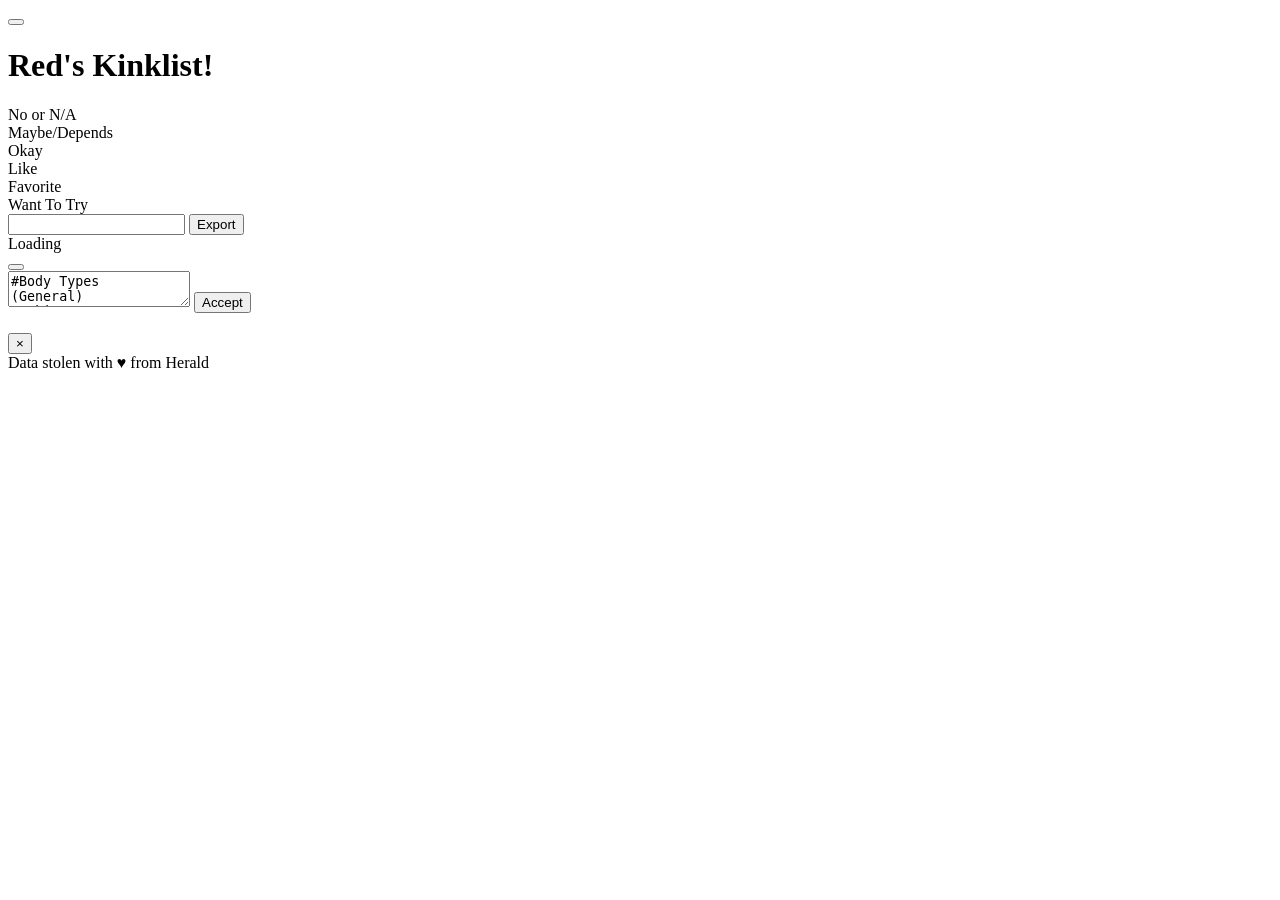
==== commit d735c161: "Update index.html Shortened the name" ====
--- a/index.html
+++ b/index.html
@@ -11,7 +11,7 @@
 	<body>
 		<div class="widthWrapper">
 			<button id="Edit"></button>
-			<h1>Red's All-Encompassing Kinklist!</h1>
+			<h1>Red's Kinklist!</h1>
 			<div class="legend">
 				<div><span data-color="#920000" class="choice no"></span> <span class="legend-text">No or N/A</span></div>
 				<div><span data-color="#DB6C00" class="choice maybe"></span> <span class="legend-text">Maybe/Depends</span></div>
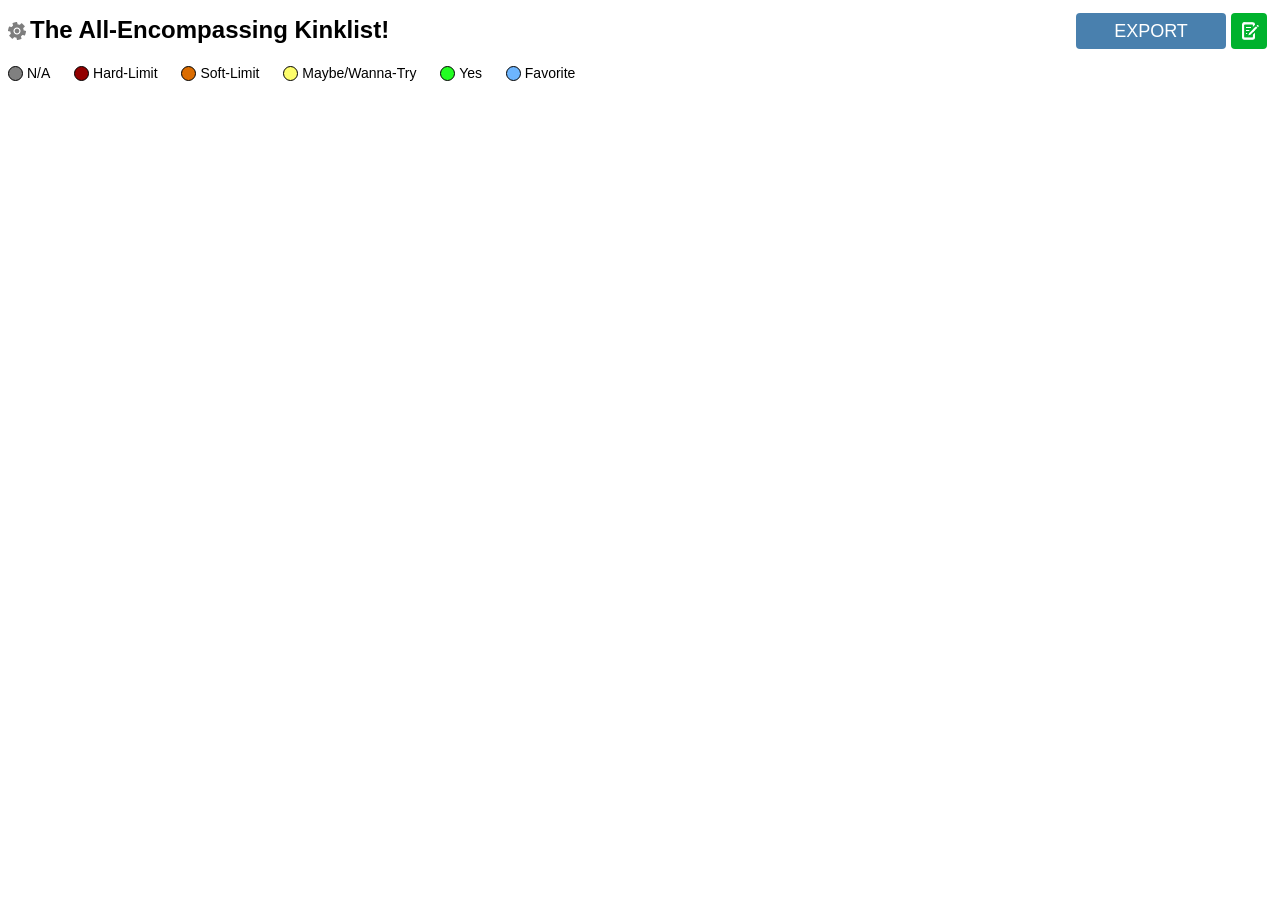
==== commit 19dba1cc: "Update index.html" ====
--- a/index.html
+++ b/index.html
@@ -5,20 +5,20 @@
 		<meta charset="UTF-8">
 		<meta name="viewport" content="width=device-width, initial-scale=1.0">
 		<link rel="icon" type="image/x-icon" href="[data-uri]">
-		<link rel="stylesheet" type="text/css" href="./assets/style.min.css">
-		<script type="text/javascript" src="//code.jquery.com/jquery-3.3.1.min.js"></script>
+		<link rel="stylesheet" type="text/css" href="./assets/style.css">
+		<script type="text/javascript" src="//code.jquery.com/jquery-3.3.1.js"></script>
 	</head>
 	<body>
 		<div class="widthWrapper">
 			<button id="Edit"></button>
-			<h1>Red's Kinklist!</h1>
+			<h1>The All-Encompassing Kinklist!</h1>
 			<div class="legend">
-				<div><span data-color="#920000" class="choice no"></span> <span class="legend-text">No or N/A</span></div>
-				<div><span data-color="#DB6C00" class="choice maybe"></span> <span class="legend-text">Maybe/Depends</span></div>
-				<div><span data-color="#FDFD6B" class="choice okay"></span> <span class="legend-text">Okay</span></div>
-				<div><span data-color="#23FD22" class="choice like"></span> <span class="legend-text">Like</span></div>
+				<div><span data-color="#808080" class="choice na"></span> <span class="legend-text">N/A</span></div>
+				<div><span data-color="#920000" class="choice hard"></span> <span class="legend-text">Hard-Limit</span></div>
+				<div><span data-color="#DB6C00" class="choice soft"></span> <span class="legend-text">Soft-Limit</span></div>
+				<div><span data-color="#FDFD6B" class="choice maybe"></span> <span class="legend-text">Maybe/Wanna-Try</span></div>
+				<div><span data-color="#23FD22" class="choice yes"></span> <span class="legend-text">Yes</span></div>
 				<div><span data-color="#6DB5FE" class="choice favorite"></span> <span class="legend-text">Favorite</span></div>
-				<div><span data-color="#CC99CC" class="choice try"></span> <span class="legend-text">Want To Try</span></div>
 			</div>
 			<div id="ExportWrapper">
 				<input type="text" id="URL">
@@ -32,9 +32,11 @@
 			<textarea id="Kinks">
 #Body Types
 (General)
+* Anorexic/Bonespo
 * Skinny
 * Muscular
-* Thicc
+* Normal
+* Curvy
 * Chubby
 * BBW
 * SSBBW
@@ -50,7 +52,7 @@
 * Small Cocks
 * Large Cocks
 
-#Relationships
+#Play/Sex contacts
 (General)
 * You and 1 Male
 * You and 1 Female
@@ -63,7 +65,26 @@
 * You and 3+ Females
 * Orgy
 
-#Vanilla & Non-Sexual
+#Group Activities
+(General)
+* Group Sex
+* 3+ Penetration
+* Double Penetration
+* Spitroasting
+* Gangbang
+* Reverse Harem
+* Harems
+				
+#Open for Relationships
+(General)
+* LTR
+* Poly-partners
+* FwB
+* Playpartners
+* Friends
+
+
+#Non-Sexual
 (Giving, Receiving)
 * Romance/Affection
 * Hugs
@@ -86,6 +107,15 @@
 * Latex
 * Uniform/Costume
 * Cross-dressing
+* Clothed Sex
+* Socks
+* Shoes
+* Gloves
+* Glasses
+* Contacts
+* Corsets
+* Braces/Retainer
+* Body Harnesses
 
 #General Sex Acts
 (Giving, Receiving)
@@ -101,7 +131,20 @@
 * Edging
 * Teasing
 * JOI/SI
+
+#Anal Interests
+(Giving, Receiving)
 * Anal Sex
+* Rimjobs
+* Anal Beads
+* Anal Probes
+* Anal Douche
+* Anal Vibrators
+* Anal Prolapse
+* Rosebudding
+* Assjobs
+* Ass Expansion
+* Assrape
 
 #Restrictive
 (Self, Partner)
@@ -120,9 +163,7 @@
 * Vibrators
 * Dildos
 * Butt Plugs
-* Anal Beads
-* Anal Probes
-* Anal Douche
+
 * Inflatable Toys
 * Improvised Toys
 * Breast Pumps
@@ -131,71 +172,66 @@
 * Sounding
 
 #Domination & Submission
-(Dom, Sub)
+(Dominant, Submissive)
+* Domestic Servitude
+* Slavery
+* Pet Play
+* CG/L
+* Discipline
 * Begging
-* Discipline
-* Hypnosis
-* CG/L
-* Domestic Servitude
-* Pet Play
-* Slavery
 * Forced Orgasm
 * Ruined Orgasm
 * Orgasm Control
 * Orgasm Denial
 
 #Titles
-(Dom, Sub)
+(Dominant, Submissive)
 * Mommy/Daddy
 * Master/Mistress
 * Sir/Ma'am
 
-#No Consent
-(Actor, Subject)
-* Alcohol
-* Blackmail/Coercion
-* Drugs
-* Force Feeding
+#Non-Consent
+(Aggressor, Target)
+* Rape
+* Defeat Rape
+* Victory Rape
+* Pseudo Rape
+* Trapped Rape
+* Sex in Exchange for Services
+* Blackmail / Coercion
 * Kidnapping
-* Mind Control
-* Non-con/Rape Play
-* Sleep Play
+
 
 #Taboo
 (General)
 * Ageplay
-* Bestiality
+* Exhibitionism
+* Voyeurism
 * Blood
-* Cheating
-* Exhibitionism
-* Incest
-* Mind Wipe
+* Watersports
 * Scat
-* Necrophilia
-* Voyeurism
-* Watersports
 
 #Degradation
 (Dominant, Submissive)
+* Glory Hole
+* Name Calling
+* Humiliation
+* Public Use
 * Forced Exhibitionism
-* Glory Hole
-* Humiliation
-* Name Calling
-* Public Use
 
 #Touch
 (Giving, Receiving)
+* Cock Play/Worship
+* Pussy Play/Worship
+* Ass Play/Worship
 * Breast Play/Worship
 * Belly Play/Worship
-* Ass Play/Worship
-* Cock Play/Worship
-* Pussy Play/Worship
 * Foot Play/Worship
-* Groping
-* Licking
 * Overstimulation
 * Sensation Play
+* Groping
 * Tickling
+* Licking
 
 #Pain
 (Giving, Receiving)
@@ -230,14 +266,44 @@
 * Hyper Muscular
 * Tentacles
 * Monster or Alien
-* USSBBW +
-* USSBHM +
+* Extreme Uber Super Size BBW+
+* Extreme Uber Super Size  +
 * Immobility
+
+#Extreme
+(Aggressor, Target)
+* Fireplay
+* Meathooks
+* Waterboarding
+* Sleep Play
+* Force Feeding
+
+#Drugs
+(General)
+* Stimulant Hard Drugs
+* Relaxant Hard Drugs
+* Soft-Drugs
+* Alcohol
+
+#Fluids
+(General)
+* Cum on Face
+* Cum on Legs
+* Cum on Ass
+* Cum on Feet
+* Cum on Pussy
+* Cum on Armpits
+* Cumming Inside
+* Cumming Outside
+* Menstruation
+* Lactation
+* Piss
+* Squirting
+
 
 #Other
 (Self/Receiving, Partner/Giving)
 * Rimming
-* Gangbang
 * Breath Play
 * Impregnation
 * Pregnancy
@@ -252,6 +318,25 @@
 * Enemas
 * Diapers
 * Cuckold/Cuckqueen
+
+#Aftercare
+(Giving, Receiving)
+* Cuddling
+* Snacks
+* Sex
+* TV
+* Food
+* Discussion
+
+#Sharing Photos/Videos
+(Giving, Receiving)
+* Ass
+* Genitalia
+* Face
+* Full Body(Clothed)
+* Full Body(Unclothed)
+* Feet
+
 			</textarea>
 			<button id="KinksOK">Accept</button>
 		</div>
@@ -267,7 +352,7 @@
 				<div id="InputNext"></div>
 			</div>
 		</div>
-		<footer id="footer">Data stolen with ♥ from Herald</footer>
-		<script type="text/javascript" src="./assets/script.min.js"></script>
+		<footer id="footer"></footer>
+		<script type="text/javascript" src="./assets/script.js"></script>
 	</body>
 </html>
--- a/assets/style.css
+++ b/assets/style.css
@@ -0,0 +1,581 @@
+body {
+    font-family: 'Verdana', 'Arial';
+    font-size: 12px;
+}
+
+h2 {
+    padding: 0;
+    margin: 0;
+    margin-top: 10px;
+    margin-bottom: 5px;
+    font-size: 18px;
+}
+
+table {
+    border-collapse: collapse;
+    margin-bottom: 10px;
+    width: 100%;
+}
+
+th {
+    border: solid #999 1px;
+    border-right: none;
+    margin: 0px;
+    padding: 4px;
+    background-color: #666;
+    color: #FFF;
+}
+
+th.choicesCol {
+    box-sizing: border-box;
+    width: 125px;
+}
+
+th+th {
+    border-left: none;
+}
+
+th:last-child {
+    border-right: solid #999 1px;
+}
+
+td {
+    border-left: solid #999 1px;
+    border-bottom: solid #999 1px;
+    border-right: solid #999 1px;
+    margin: 0px;
+    padding: 4px;
+    padding-right: 2px;
+}
+
+@-moz-document url-prefix() {
+    td {
+        padding: 3.3px;
+    }
+}
+
+td+td {
+    border-left-style: none;
+}
+
+.choice {
+    box-sizing: border-box;
+    width: 15px;
+    height: 15px;
+    opacity: 0.35;
+    overflow: hidden;
+    text-indent: 100px;
+    border: solid #000 1px;
+    border-radius: 50%;
+    outline-style: none!important;
+    vertical-align: middle;
+    display: inline-block;
+    cursor: pointer;
+    font-size: 0;
+    padding: 0;
+}
+
+.choices .choice {
+    transition: all 0.3s ease-in-out;
+}
+
+.choice+.choice {
+    margin-left: 5px;
+}
+
+.choices .choice:hover {
+    opacity: 0.75;
+}
+
+.choice.selected, .selected>.choice {
+    opacity: 1;
+    border-width: 2px;
+}
+
+.legend {
+    vertical-align: middle;
+    font-size: 14px;
+    margin-top: 20px;
+}
+
+.legend div {
+    display: inline-block;
+    padding-right: 20px;
+}
+
+.legend .choice {
+    opacity: 1;
+    cursor: default;
+}
+
+.legend-text {
+    vertical-align: middle;
+}
+
+#ExportWrapper {
+    width: 460px;
+    height: 36px;
+}
+
+#URL {
+    display: none;
+    position: absolute;
+    top: 3px;
+    box-sizing: border-box;
+    width: 300px;
+    height: 30px;
+    border-radius: 4px;
+    border: solid #CCC 1px;
+    font-size: 16px;
+    padding: 10px;
+    text-align: center;
+    color: #666;
+    font-weight: bold;
+}
+
+#Export {
+    position: absolute;
+    left: 310px;
+    box-sizing: border-box;
+    color: #FFF;
+    text-transform: uppercase;
+    background-color: #4980ae;
+    font-size: 18px;
+    width: 150px;
+    height: 36px;
+    border-style: none;
+    border-radius: 4px;
+    cursor: pointer;
+    transition: all 0.3s ease-in-out;
+}
+
+#Export:hover {
+    opacity: 0.85;
+}
+
+#Loading {
+    display: none;
+    overflow: visible;
+    line-height: 26px;
+    font-size: 16px;
+    color: #999;
+    font-weight: bold;
+    position: absolute;
+    top: 4px;
+    left: 220px;
+}
+
+#Loading:before {
+    content: '';
+    position: absolute;
+    box-sizing: border-box;
+    width: 26px;
+    height: 26px;
+    border-radius: 50%;
+    border: solid #999 2px;
+    border-top-color: transparent;
+    border-left-color: #CCC;
+    border-right-color: #666;
+    animation: spin .5s infinite linear;
+    margin-left: -40px;
+}
+
+@media (min-width: 1700px) {
+    .legend {
+        position: absolute;
+        top: 7px;
+        left: 255px;
+    }
+    .legend div {
+        padding-right: 20px;
+    }
+    #ExportWrapper {
+        position: absolute;
+        top: -3px;
+        right: 46px;
+    }
+    h1 {
+        margin-bottom: 0;
+    }
+}
+
+@media (max-width: 1700px) and (min-width: 800px) {
+    .legend div {
+        padding-right: 20px;
+        padding-bottom: 10px;
+    }
+    #ExportWrapper {
+        position: absolute;
+        top: -3px;
+        right: 46px;
+    }
+}
+
+@media (max-width: 800px) and (min-width: 598px) {
+    .legend div {
+        padding-right: 25px;
+        padding-bottom: 10px;
+    }
+    #ExportWrapper {
+        position: relative;
+        margin-top: 10px;
+        margin-left: 5px;
+    }
+    #URL {
+        left: 155px;
+        width: 190px;
+        font-size: 10px;
+    }
+    #Export {
+        left: 0px;
+    }
+    #Loading {
+        left: 230px;
+    }
+}
+
+@media (max-width: 597px) {
+    body {
+        font-size: 10px;
+    }
+    table {
+        min-width: 345px;
+    }
+    .legend div {
+        padding-right: 25px;
+        padding-bottom: 10px;
+    }
+    #ExportWrapper {
+        position: relative;
+        margin-top: 10px;
+        margin-left: 0px;
+        width: 345px;
+    }
+    #URL {
+        left: 155px;
+        width: 190px;
+        font-size: 10px;
+    }
+    #Export {
+        left: 0px;
+    }
+    #Loading {
+        left: 230px;
+    }
+}
+
+@keyframes spin {
+    0% {
+        transform: rotate(0deg);
+    }
+    100% {
+        transform: rotate(-360deg);
+    }
+}
+
+#ExportWrapper :last-child:after {
+    content: '';
+    display: block;
+    clear: both;
+}
+
+.kinkCategory {}
+
+.col {
+    float: left;
+    box-sizing: border-box;
+    margin: 0;
+    padding: 5px;
+}
+
+.col.col25 {
+    width: 25%;
+}
+
+.col.col33 {
+    width: 33.33333%;
+}
+
+.col.col50 {
+    width: 50%;
+}
+
+.col.col100 {
+    width: 100%;
+    padding: 0px;
+}
+
+.widthWrapper {
+    max-width: 1700px;
+    margin-left: auto;
+    margin-right: auto;
+    position: relative;
+}
+
+#Edit {
+    width: 18px;
+    height: 18px;
+    background-color: transparent;
+    background-image: url('[data-uri]');
+    background-repeat: no-repeat;
+    float: left;
+    border-style: none;
+    outline-style: none!important;
+    margin-top: 6px;
+    margin-right: 4px;
+    opacity: 0.5;
+    cursor: pointer;
+}
+
+#Edit:hover {
+    opacity: 1;
+}
+
+.overlay {
+    position: fixed;
+    top: 0;
+    left: 0;
+    right: 0;
+    bottom: 0;
+    background-color: rgba(0, 0, 0, 0.8);
+    display: none;
+}
+
+#EditOverlay #Kinks {
+    box-sizing: border-box;
+    position: absolute;
+    top: 10px;
+    bottom: 50px;
+    width: 330px;
+    left: 50%;
+    margin-left: -165px;
+    resize: none;
+    padding: 10px;
+    border-radius: 5px;
+    font-family: monospace, 'Courier new', Courier;
+}
+
+#EditOverlay #KinksOK {
+    box-sizing: border-box;
+    position: absolute;
+    bottom: 10px;
+    width: 330px;
+    height: 30px;
+    left: 50%;
+    margin-left: -165px;
+    color: #FFF;
+    text-transform: uppercase;
+    background-color: #4980ae;
+    font-size: 18px;
+    border-style: none;
+    border-radius: 5px;
+    cursor: pointer;
+}
+
+#InputOverlay {
+    text-align: center;
+    white-space: nowrap;
+}
+
+#InputOverlay:before {
+    content: '';
+    display: inline-block;
+    height: 100%;
+    vertical-align: middle;
+    margin-right: -0.25em;
+}
+
+#InputOverlay .widthWrapper {
+    display: inline-block;
+    vertical-align: middle;
+    width: 400px;
+    text-align: left;
+    max-width: 100%;
+}
+
+#InputOverlay .widthWrapper #InputCurrent, #InputOverlay .widthWrapper .kink-simple {
+    display: block;
+    box-sizing: border-box;
+    padding: 10px;
+    background-color: #EEE;
+}
+
+#InputOverlay .widthWrapper .kink-simple {
+    position: relative;
+    height: 40px;
+    line-height: 20px;
+    cursor: pointer;
+}
+
+#InputOverlay .widthWrapper .kink-simple .choice {
+    margin-right: 5px;
+}
+
+#InputOverlay .widthWrapper .kink-simple .txt-category {
+    position: absolute;
+    right: 5px;
+    top: 5px;
+    text-transform: uppercase;
+    font-size: 90%;
+    font-weight: bold;
+    opacity: 0.6;
+    line-height: 1em;
+}
+
+#InputOverlay .widthWrapper .kink-simple .txt-field, #InputOverlay .widthWrapper .kink-simple .txt-kink {
+    vertical-align: middle;
+}
+
+#InputOverlay .widthWrapper .kink-simple .txt-field:empty {
+    display: none;
+}
+
+#InputOverlay .widthWrapper .kink-simple .txt-field:before {
+    content: '(';
+}
+
+#InputOverlay .widthWrapper .kink-simple .txt-field:after {
+    content: ') ';
+}
+
+#InputOverlay .widthWrapper #InputPrevious .kink-simple:first-child, #InputOverlay .widthWrapper #InputNext .kink-simple:nth-child(3) {
+    background-color: #BBB;
+    font-size: 10px;
+    margin-left: 12px;
+    margin-right: 12px;
+    height: 33px;
+}
+
+#InputOverlay .widthWrapper #InputPrevious .kink-simple:nth-child(2), #InputOverlay .widthWrapper #InputNext .kink-simple:nth-child(2) {
+    background-color: #CCC;
+    font-size: 11px;
+    margin-left: 6px;
+    margin-right: 6px;
+    height: 37px;
+}
+
+#InputOverlay .widthWrapper #InputPrevious .kink-simple:nth-child(3), #InputOverlay .widthWrapper #InputNext .kink-simple:first-child {
+    background-color: #DDD;
+    margin-left: 3px;
+    margin-right: 3px;
+}
+
+#InputOverlay .widthWrapper #InputPrevious .kink-simple:first-child {
+    padding-bottom: 4px;
+    padding-top: 7px;
+}
+
+#InputOverlay .widthWrapper #InputNext .kink-simple:nth-child(3) {
+    padding-top: 4px;
+}
+
+#InputOverlay .widthWrapper #InputPrevious .kink-simple:nth-child(2) {
+    padding-bottom: 7px;
+    padding-top: 9px;
+}
+
+#InputOverlay .widthWrapper #InputNext .kink-simple:nth-child(2) {
+    padding-top: 7px;
+}
+
+#InputPrevious .kink-simple {
+    border-top-left-radius: 2px;
+    border-top-right-radius: 2px;
+}
+
+#InputNext .kink-simple {
+    border-bottom-left-radius: 2px;
+    border-bottom-right-radius: 2px;
+}
+
+#InputOverlay .widthWrapper #InputCurrent {
+    position: relative;
+}
+
+#InputOverlay .widthWrapper #InputCurrent .closePopup {
+    position: absolute;
+    top: 0;
+    right: 5px;
+    border-style: none;
+    background-color: transparent;
+    font-size: 30px;
+    cursor: pointer;
+    outline-style: none!important;
+    opacity: 0.65;
+}
+
+#InputOverlay .widthWrapper #InputCurrent .closePopup:hover {
+    opacity: 1;
+}
+
+#InputOverlay .widthWrapper #InputCurrent h2 {
+    text-transform: uppercase;
+    opacity: 0.6;
+    margin: 0;
+}
+
+#InputOverlay .widthWrapper #InputCurrent h3 {
+    margin-top: 3px;
+    margin-bottom: 0;
+    font-size: 14px;
+}
+
+#InputOverlay .widthWrapper #InputCurrent #InputValues .big-choice {
+    padding: 10px;
+    background-color: rgba(255, 255, 255, 0.75);
+    border-radius: 4px;
+    margin-top: 5px;
+    cursor: pointer;
+}
+
+#InputOverlay .widthWrapper #InputCurrent #InputValues .big-choice.selected {
+    font-weight: bold;
+}
+
+#InputOverlay .widthWrapper #InputCurrent #InputValues .big-choice.selected .choice {
+    opacity: 1;
+}
+
+#InputOverlay .widthWrapper #InputCurrent #InputValues .big-choice:hover {
+    padding: 8px;
+    border: solid #999 2px;
+    background-color: rgba(255, 255, 255, 1);
+}
+
+#InputOverlay .widthWrapper #InputCurrent #InputValues .big-choice .btn-num-text {
+    float: right;
+    display: inline-block;
+    border: solid #CCC 1px;
+    text-align: center;
+    width: 16px;
+    border-radius: 3px;
+}
+
+#StartBtn {
+    position: absolute;
+    top: -3px;
+    right: 5px;
+    box-sizing: border-box;
+    width: 36px;
+    height: 36px;
+    background-image: url('[data-uri]');
+    border-style: none;
+    border-radius: 4px;
+    cursor: pointer;
+}
+
+#StartBtn:hover {
+    opacity: 0.8;
+}
+
+#footer {
+    width: fit-content;
+    height: fit-content;
+    color: #808080;
+}
+
+@media (max-height: 500px) {
+    #InputPrevious, #InputNext {
+        display: none;
+    }
+}
